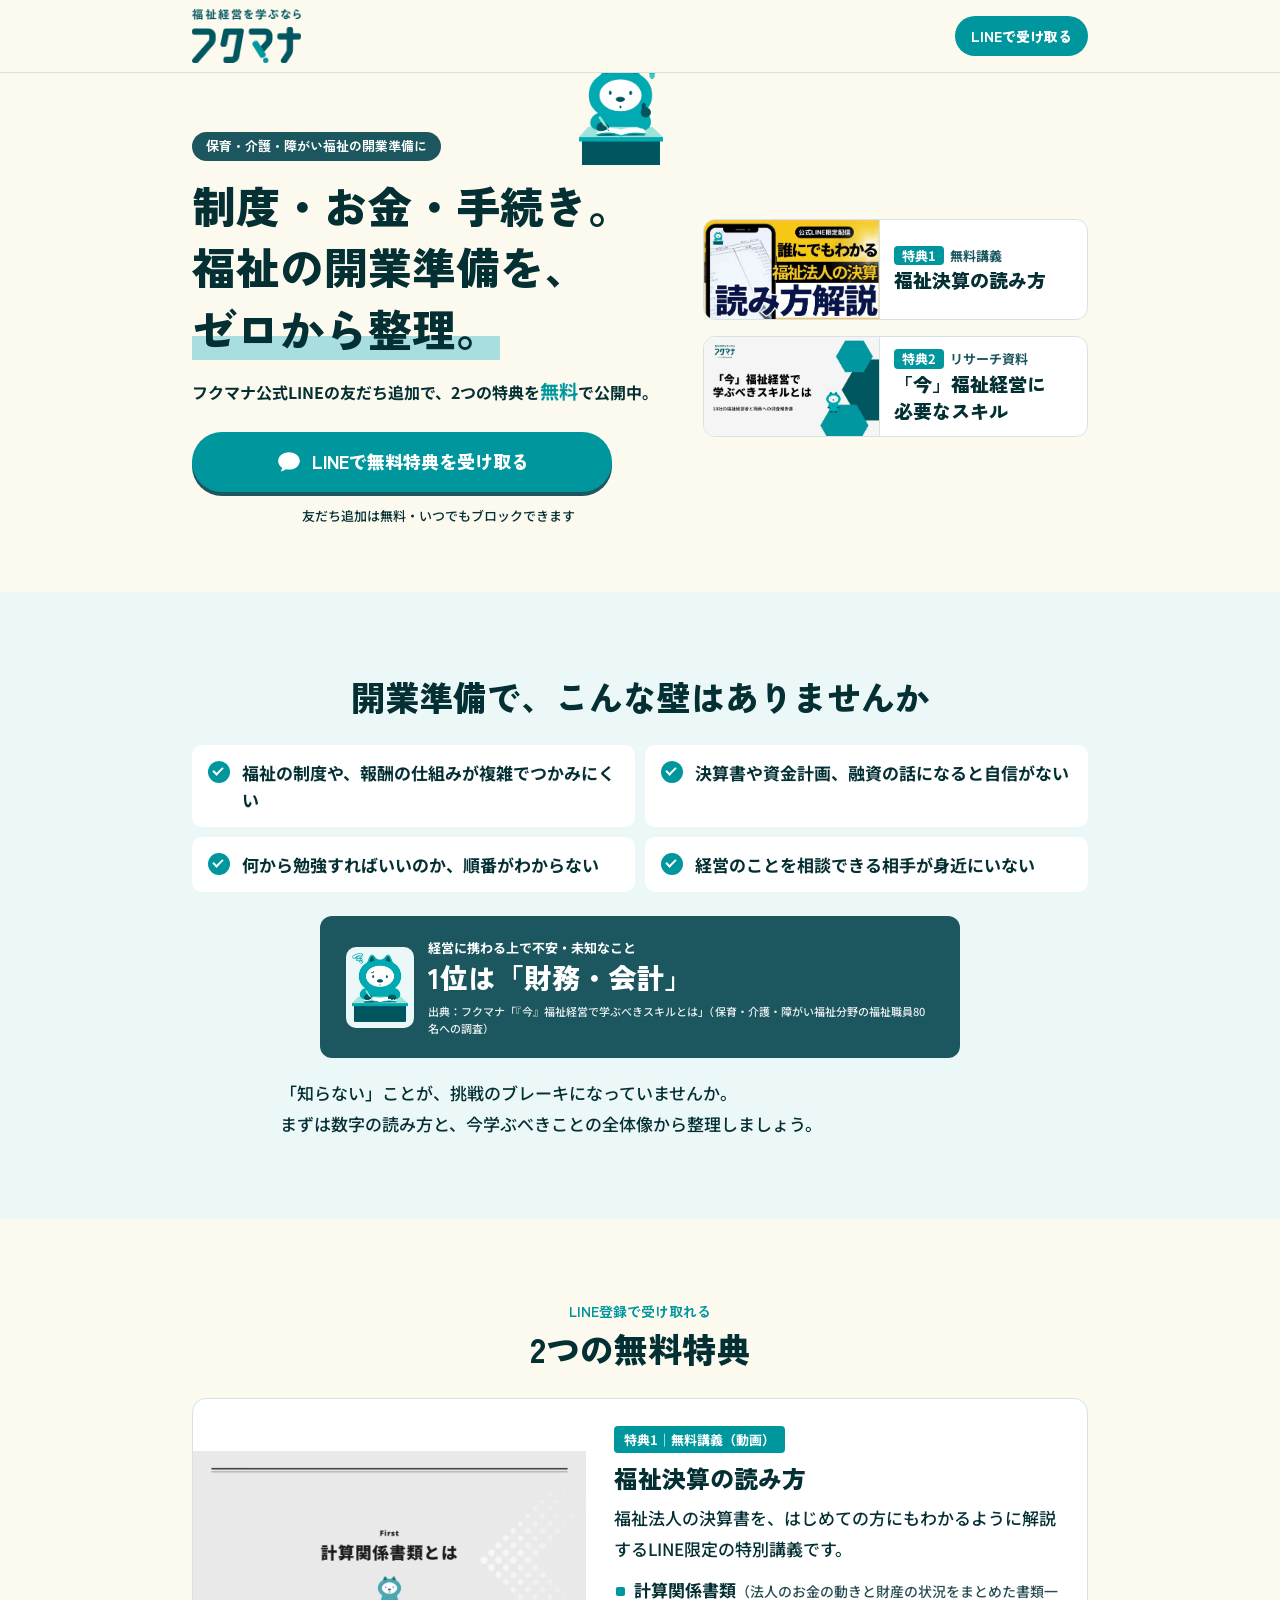
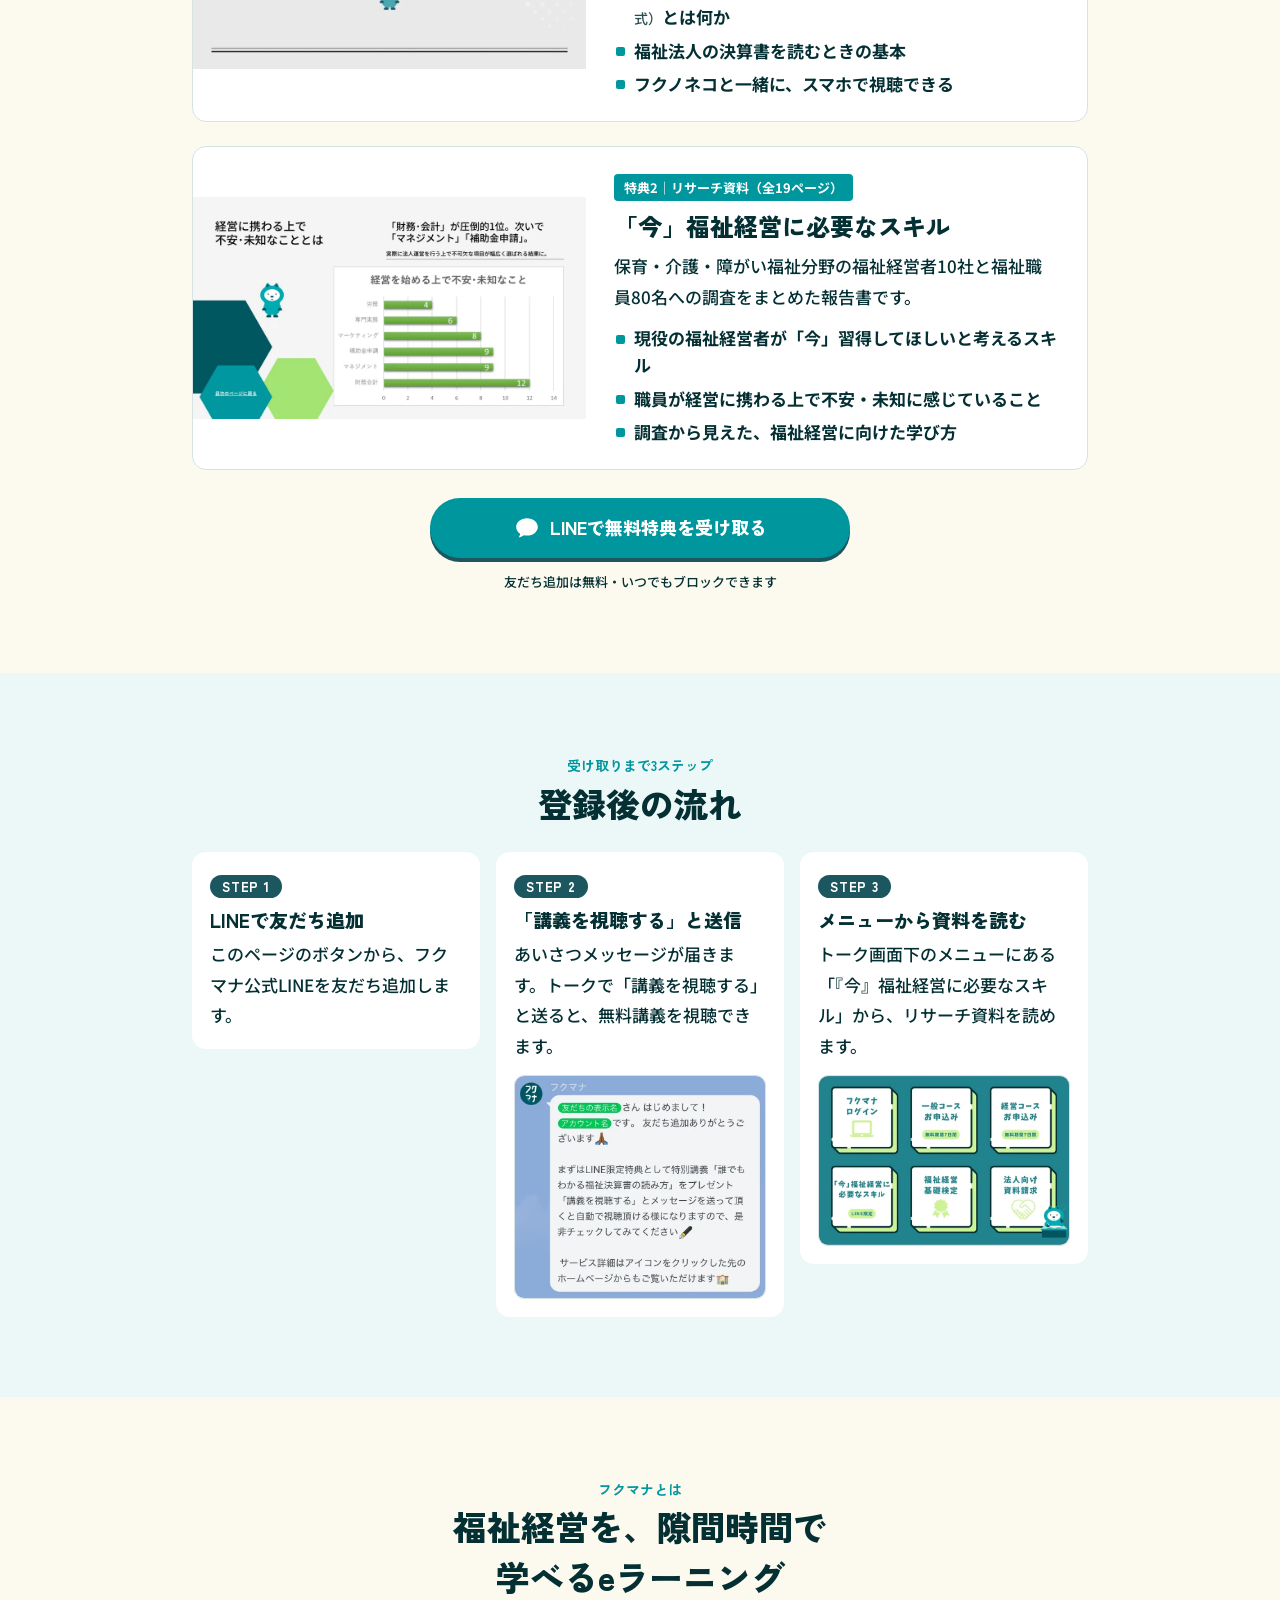
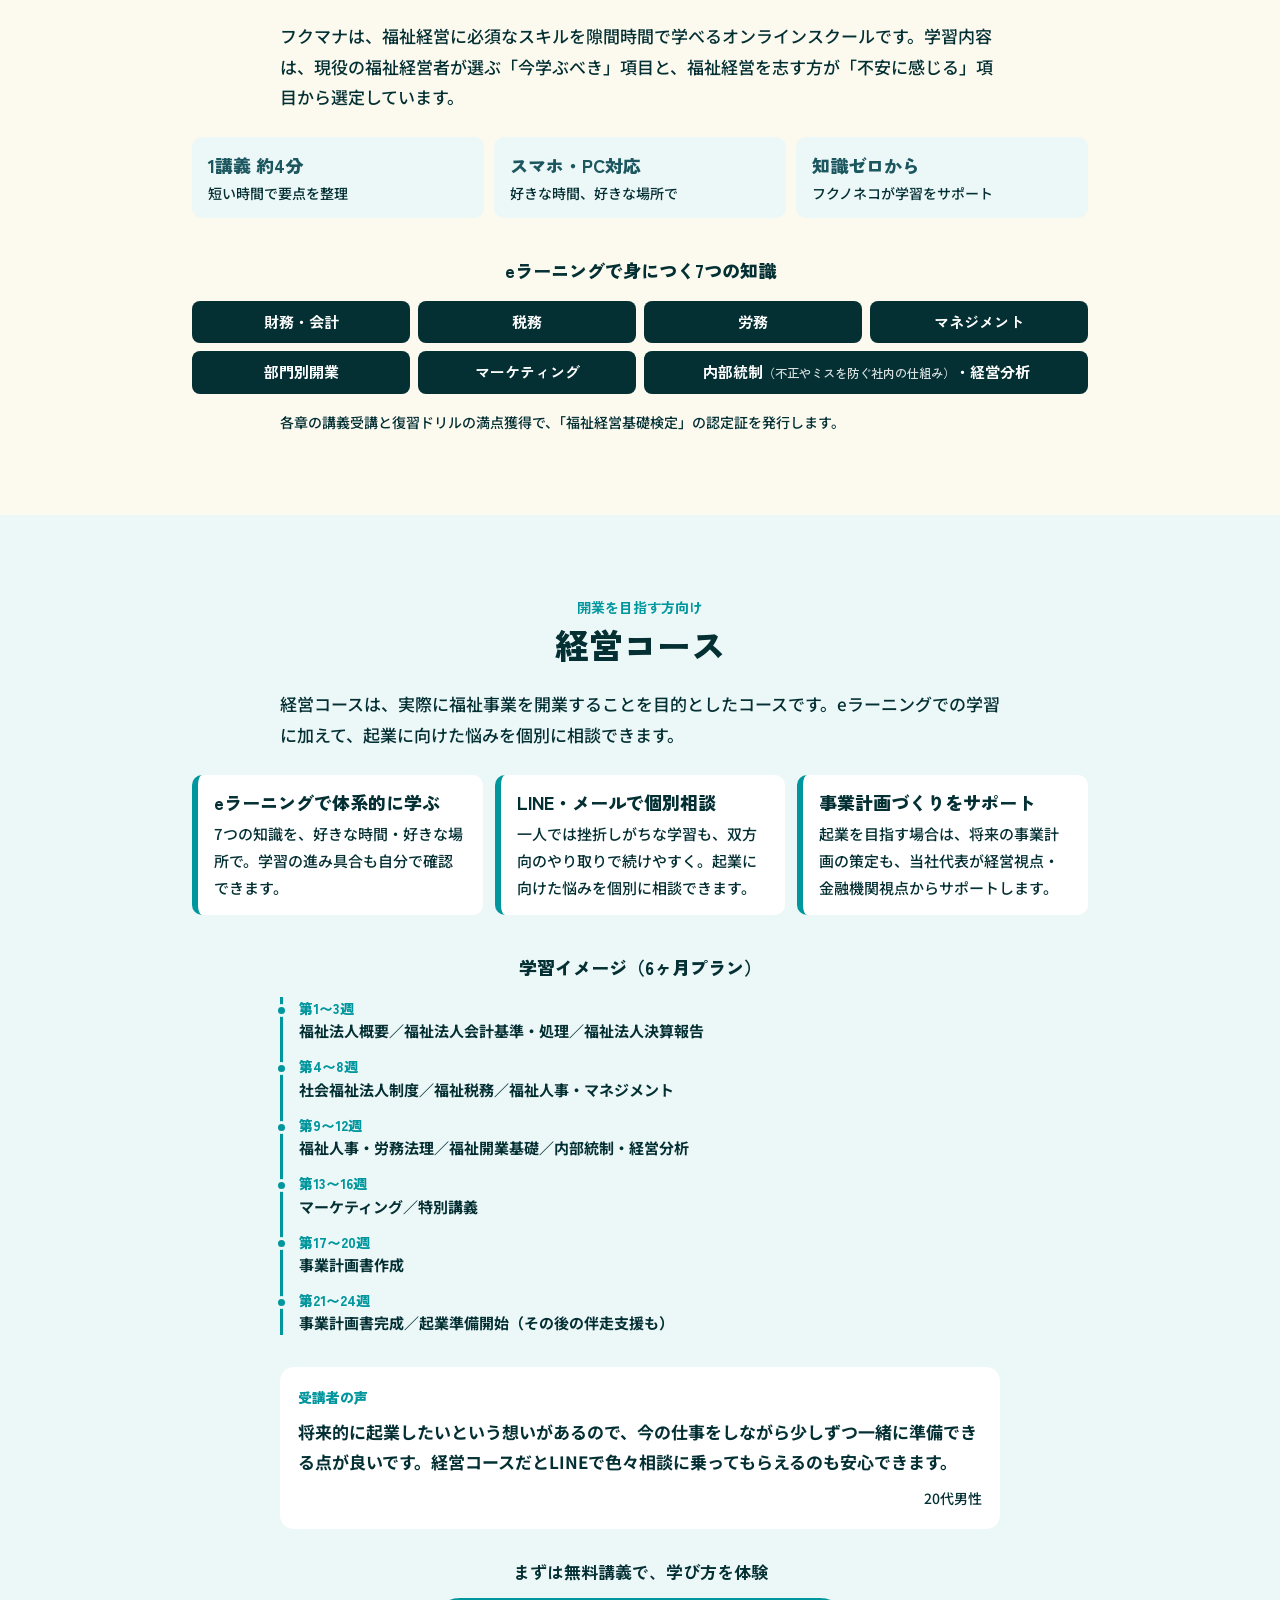
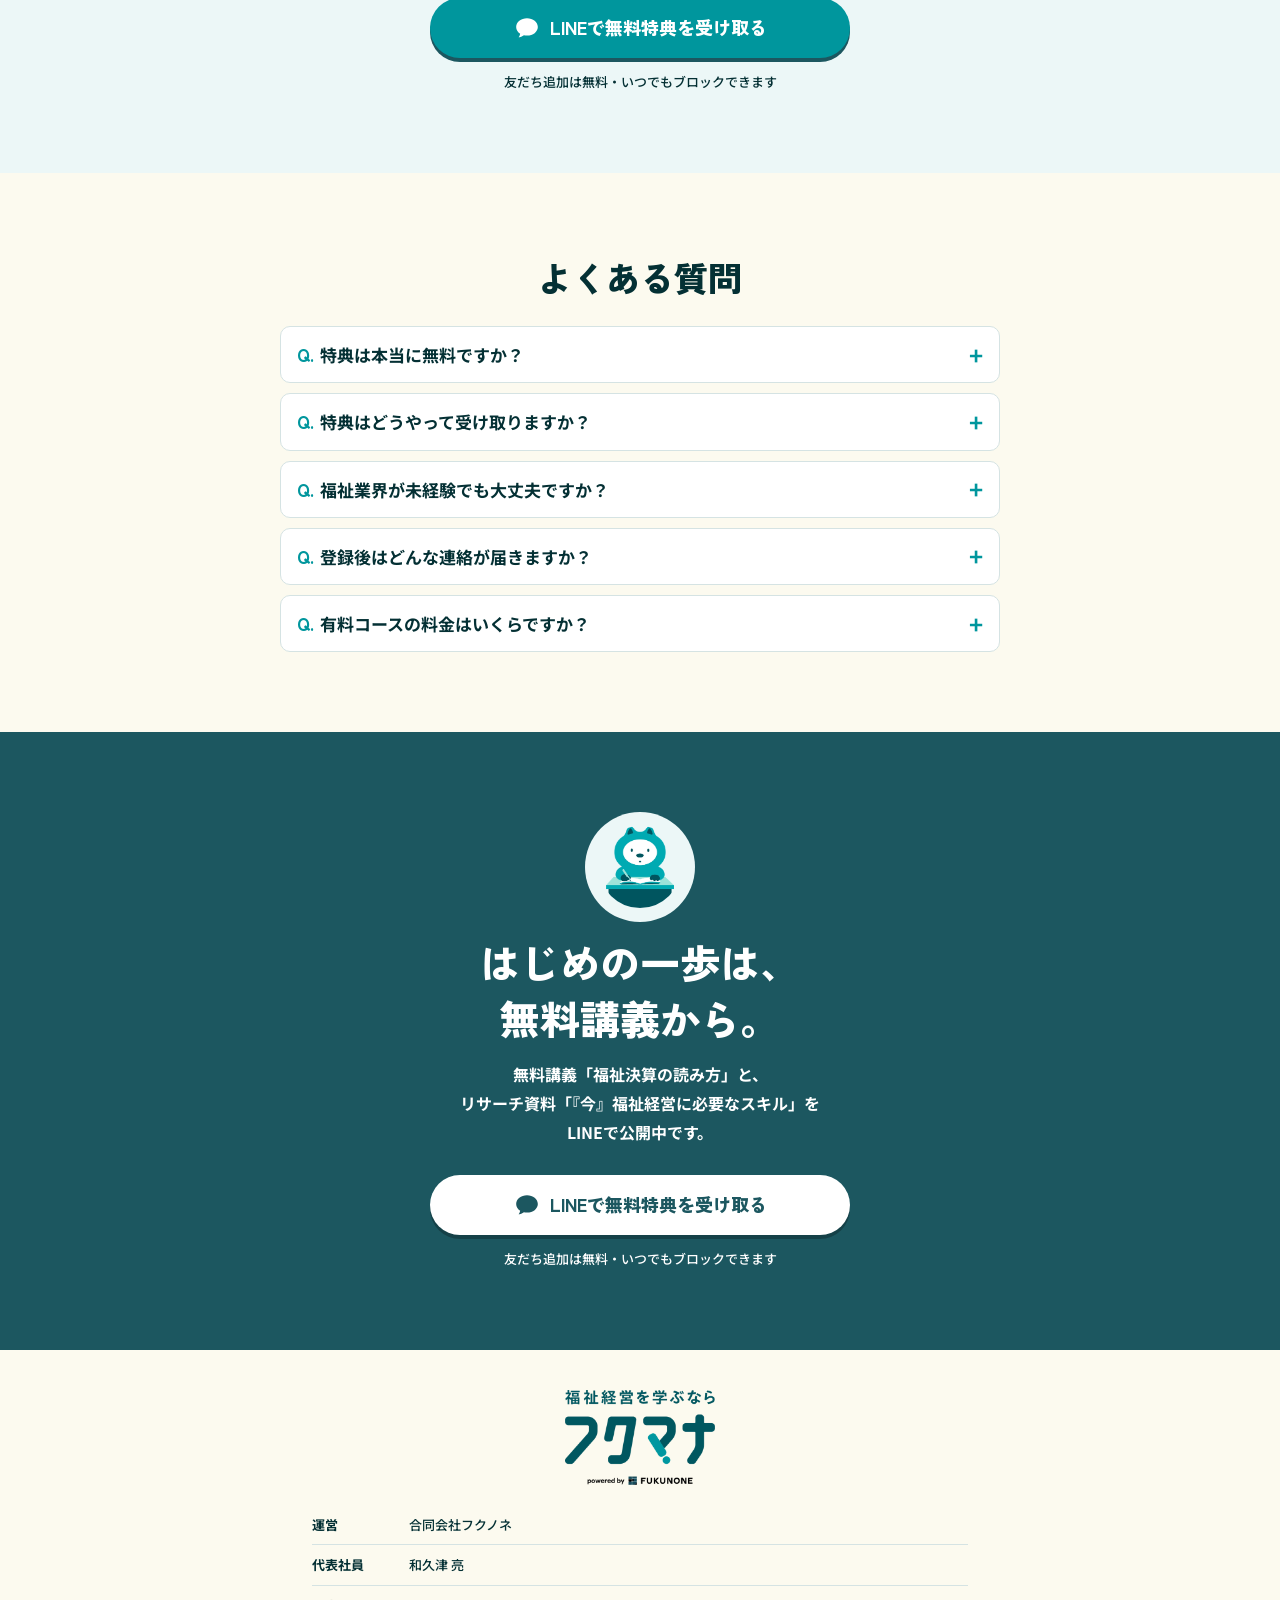
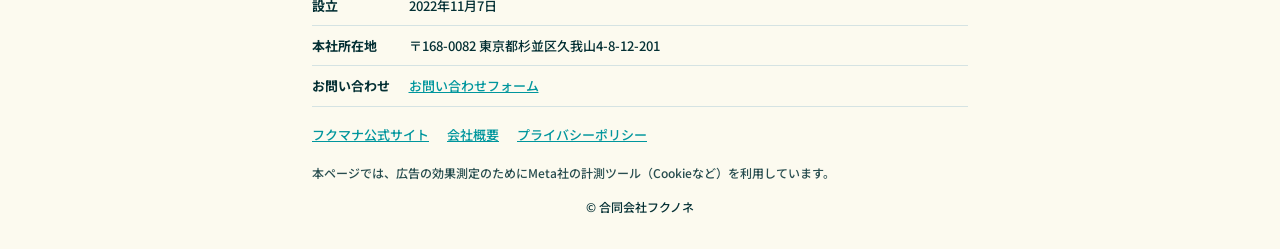
==== lp/index.html @ 4d3cc374 "フクマナLP・Meta広告画像・公開設定を追加 - lp/: スマホ最優先の1ページLP（Metaピクセル・Leadイベント・LINE URL切り替え・OGP） - ads/: 広告画像3案×3サイズ" ====
<!DOCTYPE html>
<html lang="ja">
<head>
<meta charset="utf-8">
<meta name="viewport" content="width=device-width, initial-scale=1">
<title>福祉の開業準備を、ゼロから整理。無料講義と調査資料をLINEで公開中｜フクマナ</title>
<meta name="description" content="保育・介護・障がい福祉の開業準備に。フクマナ公式LINEの友だち追加で、無料講義「福祉決算の読み方」とリサーチ資料「『今』福祉経営に必要なスキル」を受け取れます。">
<link rel="canonical" href="https://lp.fukunone.org/">

<!-- OGP（SNSでシェアされたときに出る画像と説明文） -->
<meta property="og:type" content="website">
<meta property="og:site_name" content="フクマナ">
<meta property="og:title" content="福祉の開業準備を、ゼロから整理。｜フクマナ">
<meta property="og:description" content="LINE登録で、無料講義「福祉決算の読み方」とリサーチ資料「『今』福祉経営に必要なスキル」を公開中。">
<meta property="og:url" content="https://lp.fukunone.org/">
<meta property="og:image" content="https://lp.fukunone.org/assets/img/ogp.png">
<meta property="og:image:width" content="1200">
<meta property="og:image:height" content="630">
<meta property="og:locale" content="ja_JP">
<meta name="twitter:card" content="summary_large_image">

<link rel="icon" href="assets/img/favicon.png">
<link rel="apple-touch-icon" href="assets/img/favicon.png">

<link rel="preconnect" href="https://fonts.googleapis.com">
<link rel="preconnect" href="https://fonts.gstatic.com" crossorigin>
<link href="https://fonts.googleapis.com/css2?family=Noto+Sans+JP:wght@400;700&family=Zen+Kaku+Gothic+New:wght@700;900&display=swap" rel="stylesheet">
<link rel="stylesheet" href="assets/css/style.css">

<!-- ▼▼▼ 差し替え箇所①：計測と LINE の設定（README の「差し替え箇所」を参照） ▼▼▼ -->
<script>
  window.FUKUMANA_LP = {
    // Metaピクセル ID（数字のみ）。仮置きのままだとピクセルは読み込まれません。
    META_PIXEL_ID: "000000000000000",

    // LINE友だち追加の URL。default は必須。
    // 広告ごとに流入経路を分けたい場合は、LINE公式アカウントの「流入経路分析」で
    // 作った URL を a / b / c に入れます（広告のリンク先 URL の末尾に ?utm_content=a などを付ける）。
    LINE_URLS: {
      "default": "https://lin.ee/SRA6yFh",
      "a": "",
      "b": "",
      "c": ""
    }
  };
</script>
<!-- ▲▲▲ 差し替え箇所① ここまで ▲▲▲ -->

<!-- ▼▼▼ Metaピクセル（ベースコード）。ID は上の META_PIXEL_ID から読み込みます ▼▼▼ -->
<script>
  (function (cfg) {
    var id = cfg.META_PIXEL_ID;
    if (!/^\d{10,20}$/.test(id) || /^0+$/.test(id)) { return; } // 仮置きの間は何もしない
    !function(f,b,e,v,n,t,s){if(f.fbq)return;n=f.fbq=function(){n.callMethod?
    n.callMethod.apply(n,arguments):n.queue.push(arguments)};if(!f._fbq)f._fbq=n;
    n.push=n;n.loaded=!0;n.version='2.0';n.queue=[];t=b.createElement(e);t.async=!0;
    t.src=v;s=b.getElementsByTagName(e)[0];s.parentNode.insertBefore(t,s)}(window,
    document,'script','https://connect.facebook.net/en_US/fbevents.js');
    fbq('init', id);
    fbq('track', 'PageView');
  })(window.FUKUMANA_LP);
</script>
<!-- ▲▲▲ Metaピクセル ここまで ▲▲▲ -->
</head>

<body>
<header class="header">
  <div class="inner header__inner">
    <img class="header__logo" src="assets/img/logo.webp" width="480" height="237" alt="福祉経営を学ぶなら フクマナ">
    <a class="btn btn--small js-line" href="https://lin.ee/SRA6yFh" data-pos="header" rel="noopener">LINEで受け取る</a>
  </div>
</header>

<main>

<!-- 1. FV（ファーストビュー） -->
<section class="fv">
  <div class="inner fv__inner">
    <div class="fv__text">
      <p class="pill">保育・介護・障がい福祉の開業準備に</p>
      <h1 class="fv__title">制度・お金・手続き。<br>福祉の開業準備を、<br><span class="marker">ゼロから整理。</span></h1>
      <p class="fv__lead">フクマナ公式LINEの友だち追加で、<br class="sp">2つの特典を<strong>無料</strong>で公開中。</p>
      <img class="fv__neko" src="assets/img/neko-desk-idea.webp" width="440" height="567" alt="">
    </div>

    <ul class="fv__gifts">
      <li class="gift">
        <img src="assets/img/lecture-thumb.webp" width="960" height="540" alt="特別講義のサムネイル：誰にでもわかる 福祉法人の決算 読み方解説" fetchpriority="high">
        <p class="gift__label"><span class="gift__num">特典1</span>無料講義</p>
        <p class="gift__name">福祉決算の読み方</p>
      </li>
      <li class="gift">
        <img src="assets/img/report-cover.webp" width="960" height="540" alt="リサーチ資料の表紙：「今」福祉経営で学ぶべきスキルとは">
        <p class="gift__label"><span class="gift__num">特典2</span>リサーチ資料</p>
        <p class="gift__name">「今」福祉経営に<br>必要なスキル</p>
      </li>
    </ul>

    <div class="cta">
      <a class="btn btn--line js-line" href="https://lin.ee/SRA6yFh" data-pos="fv" rel="noopener">
        <svg class="btn__icon" viewBox="0 0 24 24" aria-hidden="true"><path fill="currentColor" d="M12 3C6.48 3 2 6.58 2 11c0 2.5 1.43 4.73 3.67 6.2-.13.9-.55 2.3-1.42 3.3 0 0 2.9-.2 4.9-1.9.9.25 1.86.4 2.85.4 5.52 0 10-3.58 10-8s-4.48-8-10-8z"/></svg>
        LINEで無料特典を受け取る
      </a>
      <p class="cta__note">友だち追加は無料・いつでもブロックできます</p>
    </div>
  </div>
</section>

<!-- 2. 悩みの共感 -->
<section class="sec sec--band">
  <div class="inner">
    <h2 class="sec__title">開業準備で、<br class="sp">こんな壁はありませんか</h2>
    <ul class="worries">
      <li><span class="check" aria-hidden="true"></span>福祉の制度や、報酬の仕組みが複雑でつかみにくい</li>
      <li><span class="check" aria-hidden="true"></span>決算書や資金計画、融資の話になると自信がない</li>
      <li><span class="check" aria-hidden="true"></span>何から勉強すればいいのか、順番がわからない</li>
      <li><span class="check" aria-hidden="true"></span>経営のことを相談できる相手が身近にいない</li>
    </ul>
    <div class="fact">
      <img class="fact__neko" src="assets/img/neko-desk-thinking.webp" width="440" height="544" alt="" loading="lazy">
      <div class="fact__body">
        <p class="fact__lead">経営に携わる上で<br class="sp">不安・未知なこと</p>
        <p class="fact__main">1位は「財務・会計」</p>
        <p class="fact__src">出典：フクマナ「『今』福祉経営で学ぶべきスキルとは」（保育・介護・障がい福祉分野の福祉職員80名への調査）</p>
      </div>
    </div>
    <p class="sec__text">「知らない」ことが、挑戦のブレーキになっていませんか。<br>まずは数字の読み方と、今学ぶべきことの全体像から整理しましょう。</p>
  </div>
</section>

<!-- 3. 特典の詳細 -->
<section class="sec" id="gifts">
  <div class="inner">
    <p class="sec__eyebrow">LINE登録で受け取れる</p>
    <h2 class="sec__title">2つの無料特典</h2>

    <article class="card">
      <img class="card__img" src="assets/img/lecture-slide.webp" width="960" height="531" alt="講義画面：計算関係書類とは" loading="lazy">
      <div class="card__body">
        <p class="card__tag">特典1｜無料講義（動画）</p>
        <h3 class="card__title">福祉決算の読み方</h3>
        <p>福祉法人の決算書を、はじめての方にもわかるように解説するLINE限定の特別講義です。</p>
        <ul class="list">
          <li>計算関係書類<small>（法人のお金の動きと財産の状況をまとめた書類一式）</small>とは何か</li>
          <li>福祉法人の決算書を読むときの基本</li>
          <li>フクノネコと一緒に、スマホで視聴できる</li>
        </ul>
      </div>
    </article>

    <article class="card">
      <img class="card__img" src="assets/img/report-chart.webp" width="960" height="540" alt="資料の一部：経営を始める上で不安・未知なこと" loading="lazy">
      <div class="card__body">
        <p class="card__tag">特典2｜リサーチ資料（全19ページ）</p>
        <h3 class="card__title">「今」福祉経営に必要なスキル</h3>
        <p>保育・介護・障がい福祉分野の福祉経営者10社と福祉職員80名への調査をまとめた報告書です。</p>
        <ul class="list">
          <li>現役の福祉経営者が「今」習得してほしいと考えるスキル</li>
          <li>職員が経営に携わる上で不安・未知に感じていること</li>
          <li>調査から見えた、福祉経営に向けた学び方</li>
        </ul>
      </div>
    </article>

    <div class="cta">
      <a class="btn btn--line js-line" href="https://lin.ee/SRA6yFh" data-pos="gifts" rel="noopener">
        <svg class="btn__icon" viewBox="0 0 24 24" aria-hidden="true"><path fill="currentColor" d="M12 3C6.48 3 2 6.58 2 11c0 2.5 1.43 4.73 3.67 6.2-.13.9-.55 2.3-1.42 3.3 0 0 2.9-.2 4.9-1.9.9.25 1.86.4 2.85.4 5.52 0 10-3.58 10-8s-4.48-8-10-8z"/></svg>
        LINEで無料特典を受け取る
      </a>
      <p class="cta__note">友だち追加は無料・いつでもブロックできます</p>
    </div>
  </div>
</section>

<!-- 4. 登録後の流れ -->
<section class="sec sec--band">
  <div class="inner">
    <p class="sec__eyebrow">受け取りまで3ステップ</p>
    <h2 class="sec__title">登録後の流れ</h2>
    <ol class="steps">
      <li class="step">
        <p class="step__num">STEP 1</p>
        <h3 class="step__title">LINEで友だち追加</h3>
        <p>このページのボタンから、フクマナ公式LINEを友だち追加します。</p>
      </li>
      <li class="step">
        <p class="step__num">STEP 2</p>
        <h3 class="step__title">「講義を視聴する」と送信</h3>
        <p>あいさつメッセージが届きます。トークで「講義を視聴する」と送ると、無料講義を視聴できます。</p>
        <img class="step__img" src="assets/img/line-greeting.webp" width="720" height="639" alt="LINEのあいさつメッセージの画面" loading="lazy">
      </li>
      <li class="step">
        <p class="step__num">STEP 3</p>
        <h3 class="step__title">メニューから資料を読む</h3>
        <p>トーク画面下のメニューにある「『今』福祉経営に必要なスキル」から、リサーチ資料を読めます。</p>
        <img class="step__img" src="assets/img/line-menu.webp" width="720" height="486" alt="LINEのメニュー画面" loading="lazy">
      </li>
    </ol>
  </div>
</section>

<!-- 5. フクマナとは -->
<section class="sec">
  <div class="inner">
    <p class="sec__eyebrow">フクマナとは</p>
    <h2 class="sec__title">福祉経営を、隙間時間で<br>学べるeラーニング</h2>
    <p class="sec__text">フクマナは、福祉経営に必須なスキルを隙間時間で学べるオンラインスクールです。学習内容は、現役の福祉経営者が選ぶ「今学ぶべき」項目と、福祉経営を志す方が「不安に感じる」項目から選定しています。</p>

    <ul class="points">
      <li><strong>1講義 約4分</strong><span>短い時間で要点を整理</span></li>
      <li><strong>スマホ・PC対応</strong><span>好きな時間、好きな場所で</span></li>
      <li><strong>知識ゼロから</strong><span>フクノネコが学習をサポート</span></li>
    </ul>

    <h3 class="sub">eラーニングで身につく7つの知識</h3>
    <ul class="seven">
      <li>財務・会計</li>
      <li>税務</li>
      <li>労務</li>
      <li>マネジメント</li>
      <li>部門別開業</li>
      <li>マーケティング</li>
      <li>内部統制<small>（不正やミスを防ぐ社内の仕組み）</small>・経営分析</li>
    </ul>
    <p class="note">各章の講義受講と復習ドリルの満点獲得で、「福祉経営基礎検定」の認定証を発行します。</p>
  </div>
</section>

<!-- 6. 経営コース -->
<section class="sec sec--band">
  <div class="inner">
    <p class="sec__eyebrow">開業を目指す方向け</p>
    <h2 class="sec__title">経営コース</h2>
    <p class="sec__text">経営コースは、実際に福祉事業を開業することを目的としたコースです。eラーニングでの学習に加えて、起業に向けた悩みを個別に相談できます。</p>

    <ul class="features">
      <li>
        <h3>eラーニングで体系的に学ぶ</h3>
        <p>7つの知識を、好きな時間・好きな場所で。学習の進み具合も自分で確認できます。</p>
      </li>
      <li>
        <h3>LINE・メールで個別相談</h3>
        <p>一人では挫折しがちな学習も、双方向のやり取りで続けやすく。起業に向けた悩みを個別に相談できます。</p>
      </li>
      <li>
        <h3>事業計画づくりをサポート</h3>
        <p>起業を目指す場合は、将来の事業計画の策定も、当社代表が経営視点・金融機関視点からサポートします。</p>
      </li>
    </ul>

    <h3 class="sub">学習イメージ（6ヶ月プラン）</h3>
    <ol class="timeline">
      <li><span>第1〜3週</span>福祉法人概要／福祉法人会計基準・処理／福祉法人決算報告</li>
      <li><span>第4〜8週</span>社会福祉法人制度／福祉税務／福祉人事・マネジメント</li>
      <li><span>第9〜12週</span>福祉人事・労務法理／福祉開業基礎／内部統制・経営分析</li>
      <li><span>第13〜16週</span>マーケティング／特別講義</li>
      <li><span>第17〜20週</span>事業計画書作成</li>
      <li><span>第21〜24週</span>事業計画書完成／起業準備開始（その後の伴走支援も）</li>
    </ol>

    <figure class="voice">
      <figcaption>受講者の声</figcaption>
      <blockquote>将来的に起業したいという想いがあるので、今の仕事をしながら少しずつ一緒に準備できる点が良いです。経営コースだとLINEで色々相談に乗ってもらえるのも安心できます。</blockquote>
      <p class="voice__who">20代男性</p>
    </figure>

    <div class="cta">
      <p class="cta__lead">まずは無料講義で、学び方を体験</p>
      <a class="btn btn--line js-line" href="https://lin.ee/SRA6yFh" data-pos="course" rel="noopener">
        <svg class="btn__icon" viewBox="0 0 24 24" aria-hidden="true"><path fill="currentColor" d="M12 3C6.48 3 2 6.58 2 11c0 2.5 1.43 4.73 3.67 6.2-.13.9-.55 2.3-1.42 3.3 0 0 2.9-.2 4.9-1.9.9.25 1.86.4 2.85.4 5.52 0 10-3.58 10-8s-4.48-8-10-8z"/></svg>
        LINEで無料特典を受け取る
      </a>
      <p class="cta__note">友だち追加は無料・いつでもブロックできます</p>
    </div>
  </div>
</section>

<!-- 7. よくある質問 -->
<section class="sec">
  <div class="inner">
    <h2 class="sec__title">よくある質問</h2>
    <div class="faq">
      <details>
        <summary>特典は本当に無料ですか？</summary>
        <p>はい。LINEの友だち追加と、2つの特典（無料講義・リサーチ資料）の受け取りに料金はかかりません。</p>
      </details>
      <details>
        <summary>特典はどうやって受け取りますか？</summary>
        <p>友だち追加後、トークで「講義を視聴する」と送ると無料講義を視聴できます。リサーチ資料は、トーク画面下のメニュー「『今』福祉経営に必要なスキル」から読めます。</p>
      </details>
      <details>
        <summary>福祉業界が未経験でも大丈夫ですか？</summary>
        <p>フクマナは、業界未経験の方も理解できるように、各事業の内容から学習できる構成です。事前の知識がなくても学べます。</p>
      </details>
      <details>
        <summary>登録後はどんな連絡が届きますか？</summary>
        <p>特典のご案内のほか、福祉経営に役立つ情報やフクマナからのお知らせをお届けします。不要になった場合は、LINEのブロック機能でいつでも受信を止められます。</p>
      </details>
      <details>
        <summary>有料コースの料金はいくらですか？</summary>
        <p>一般コース・経営コースの料金は、フクマナ公式サイトの<a href="https://wwmc.fukunone.org/price/index.html" target="_blank" rel="noopener">料金ページ</a>でご確認いただけます。どちらのコースにも7日間の無料体験があります。特典を受け取っただけで料金が発生することはありません。</p>
      </details>
    </div>
  </div>
</section>

<!-- 8. 最終CTA -->
<section class="sec final">
  <div class="inner">
    <img class="final__neko" src="assets/img/neko-desk-writing.webp" width="440" height="530" alt="" loading="lazy">
    <h2 class="final__title">はじめの一歩は、<br>無料講義から。</h2>
    <p class="final__text">無料講義「福祉決算の読み方」と、<br>リサーチ資料「『今』福祉経営に必要なスキル」を<br>LINEで公開中です。</p>
    <div class="cta">
      <a class="btn btn--white js-line" href="https://lin.ee/SRA6yFh" data-pos="final" rel="noopener">
        <svg class="btn__icon" viewBox="0 0 24 24" aria-hidden="true"><path fill="currentColor" d="M12 3C6.48 3 2 6.58 2 11c0 2.5 1.43 4.73 3.67 6.2-.13.9-.55 2.3-1.42 3.3 0 0 2.9-.2 4.9-1.9.9.25 1.86.4 2.85.4 5.52 0 10-3.58 10-8s-4.48-8-10-8z"/></svg>
        LINEで無料特典を受け取る
      </a>
      <p class="cta__note">友だち追加は無料・いつでもブロックできます</p>
    </div>
  </div>
</section>

</main>

<!-- 9. フッター（運営者情報） -->
<footer class="footer">
  <div class="inner">
    <img class="footer__logo" src="assets/img/logo-poweredby.webp" width="480" height="304" alt="フクマナ powered by FUKUNONE" loading="lazy">
    <dl class="company">
      <div><dt>運営</dt><dd>合同会社フクノネ</dd></div>
      <div><dt>代表社員</dt><dd>和久津 亮</dd></div>
      <div><dt>設立</dt><dd>2022年11月7日</dd></div>
      <div><dt>本社所在地</dt><dd>〒168-0082 東京都杉並区久我山4-8-12-201</dd></div>
      <div><dt>お問い合わせ</dt><dd><a href="https://fukunone.org/contact/" target="_blank" rel="noopener">お問い合わせフォーム</a></dd></div>
    </dl>
    <ul class="footer__links">
      <li><a href="https://wwmc.fukunone.org/" target="_blank" rel="noopener">フクマナ公式サイト</a></li>
      <li><a href="https://fukunone.org/company/" target="_blank" rel="noopener">会社概要</a></li>
      <li><a href="https://fukunone.org/policy/" target="_blank" rel="noopener">プライバシーポリシー</a></li>
    </ul>
    <p class="footer__note">本ページでは、広告の効果測定のためにMeta社の計測ツール（Cookieなど）を利用しています。</p>
    <p class="footer__copy">© 合同会社フクノネ</p>
  </div>
</footer>

<!-- スマホ用：画面下に固定するボタン -->
<div class="sticky" id="sticky">
  <a class="btn btn--line js-line" href="https://lin.ee/SRA6yFh" data-pos="sticky" rel="noopener">
    <svg class="btn__icon" viewBox="0 0 24 24" aria-hidden="true"><path fill="currentColor" d="M12 3C6.48 3 2 6.58 2 11c0 2.5 1.43 4.73 3.67 6.2-.13.9-.55 2.3-1.42 3.3 0 0 2.9-.2 4.9-1.9.9.25 1.86.4 2.85.4 5.52 0 10-3.58 10-8s-4.48-8-10-8z"/></svg>
    LINEで無料特典を受け取る
  </a>
</div>

<script src="assets/js/main.js" defer></script>
</body>
</html>
---- lp/assets/css/style.css ----
/* フクマナ LP（スマホ最優先） */
:root {
  --bg: #FCFAEF;        /* HP：ベージュの背景 */
  --band: #ECF7F7;      /* HP：水色の帯 */
  --ink: #043034;       /* HP：濃い緑（見出し・文字） */
  --green: #00969D;     /* ロゴ：明るい緑（ボタン・強調） */
  --deep: #1C5760;      /* ロゴ：濃い緑 */
  --line: #D5E3E3;
  --white: #fff;
  --font-body: "Yu Gothic", "游ゴシック", YuGothic, "Noto Sans JP", sans-serif;
  --font-head: "Zen Kaku Gothic New", "Noto Sans JP", "Yu Gothic", "游ゴシック", sans-serif;
}

*, *::before, *::after { box-sizing: border-box; }
html { -webkit-text-size-adjust: 100%; scroll-behavior: smooth; }
body {
  margin: 0;
  background: var(--bg);
  color: var(--ink);
  font-family: var(--font-body);
  font-size: 16px;
  font-weight: 500;
  line-height: 1.8;
  padding-bottom: 84px; /* 固定ボタンの分 */
}
img { max-width: 100%; height: auto; display: block; }
h1, h2, h3, p, ul, ol, dl, dd, figure, blockquote { margin: 0; padding: 0; }
ul, ol { list-style: none; }
a { color: var(--green); }
small { font-size: .82em; font-weight: 500; opacity: .85; }
.inner { width: 100%; max-width: 720px; margin: 0 auto; padding: 0 20px; }
.sp { display: inline; }

/* ボタン */
.btn {
  display: flex; align-items: center; justify-content: center; gap: 10px;
  width: 100%; max-width: 420px; margin: 0 auto;
  min-height: 60px; padding: 12px 20px;
  border-radius: 999px;
  background: var(--green); color: var(--white);
  font-family: var(--font-head); font-weight: 900; font-size: 18px; line-height: 1.3;
  text-decoration: none; text-align: center;
  box-shadow: 0 4px 0 var(--deep);
  transition: transform .1s, box-shadow .1s;
}
.btn:active { transform: translateY(3px); box-shadow: 0 1px 0 var(--deep); }
.btn:focus-visible { outline: 3px solid var(--ink); outline-offset: 3px; }
.btn__icon { width: 26px; height: 26px; flex: none; }
.btn--small { width: auto; min-height: 40px; padding: 6px 16px; font-size: 14px; box-shadow: none; margin: 0; }
.btn--white { background: var(--white); color: var(--deep); box-shadow: 0 4px 0 rgba(0,0,0,.25); }
.cta { margin-top: 28px; text-align: center; }
.cta__lead { font-family: var(--font-head); font-weight: 700; margin-bottom: 10px; }
.cta__note { margin-top: 12px; font-size: 13px; }

/* ヘッダー */
.header { background: var(--bg); border-bottom: 1px solid var(--line); }
.header__inner { display: flex; align-items: center; justify-content: space-between; height: 60px; }
.header__logo { width: 89px; height: 44px; }

/* FV */
.fv { padding: 28px 0 40px; overflow: hidden; }
.fv__text { position: relative; }
.pill {
  display: inline-block; padding: 4px 14px; border-radius: 999px;
  background: var(--deep); color: var(--white);
  font-family: var(--font-head); font-weight: 700; font-size: 13px; line-height: 1.6;
}
.fv__title {
  margin-top: 14px;
  font-family: var(--font-head); font-weight: 900;
  font-size: clamp(25px, 8vw, 44px); line-height: 1.4;
}
.marker { background: linear-gradient(transparent 62%, #A9DEDF 62%); }
.fv__lead { margin-top: 14px; font-weight: 700; font-size: 16px; }
.fv__lead strong { color: var(--green); font-size: 1.2em; }
.fv__gifts { display: grid; grid-template-columns: 1fr 1fr; gap: 12px; margin-top: 20px; }
.gift { background: var(--white); border: 1px solid var(--line); border-radius: 12px; overflow: hidden; padding-bottom: 10px; }
.gift img { width: 100%; aspect-ratio: 16 / 9; object-fit: cover; border-bottom: 1px solid var(--line); }
.gift__label { margin: 8px 10px 0; font-size: 12px; font-weight: 700; color: var(--deep); line-height: 1.5; }
.gift__num { display: inline-block; margin-right: 6px; padding: 0 8px; border-radius: 4px; background: var(--green); color: var(--white); }
.gift__name { margin: 2px 10px 0; font-family: var(--font-head); font-weight: 900; font-size: 15px; line-height: 1.4; }
.fv__neko { position: absolute; right: 0; bottom: -10px; width: 62px; }

/* セクション共通 */
.sec { padding: 56px 0; }
.sec--band { background: var(--band); }
.sec__eyebrow { text-align: center; color: var(--green); font-family: var(--font-head); font-weight: 700; font-size: 14px; }
.sec__title { text-align: center; font-family: var(--font-head); font-weight: 900; font-size: 26px; line-height: 1.45; }
.sec__text { margin-top: 20px; }
.sub { margin-top: 36px; font-family: var(--font-head); font-weight: 900; font-size: 18px; text-align: center; }
.note { margin-top: 16px; font-size: 14px; }

/* 悩み */
.worries { margin-top: 24px; display: grid; gap: 10px; }
.worries li { display: flex; gap: 12px; align-items: flex-start; background: var(--white); border-radius: 10px; padding: 14px 16px; font-weight: 700; line-height: 1.6; }
.check { flex: none; width: 22px; height: 22px; margin-top: 2px; border-radius: 50%; background: var(--green); position: relative; }
.check::after { content: ""; position: absolute; left: 7px; top: 4px; width: 6px; height: 10px; border: solid var(--white); border-width: 0 2.5px 2.5px 0; transform: rotate(45deg); }
.fact { margin-top: 24px; display: flex; gap: 14px; align-items: center; background: var(--deep); color: var(--white); border-radius: 12px; padding: 18px 16px; }
.fact__neko { width: 68px; flex: none; background: var(--band); border-radius: 10px; padding: 6px; }
.fact__lead { font-size: 13px; font-weight: 700; line-height: 1.5; }
.fact__main { font-family: var(--font-head); font-weight: 900; font-size: 21px; line-height: 1.4; }
.fact__src { margin-top: 6px; font-size: 11px; line-height: 1.5; opacity: .9; }

/* 特典カード */
.card { margin-top: 24px; background: var(--white); border: 1px solid var(--line); border-radius: 14px; overflow: hidden; }
.card__img { width: 100%; border-bottom: 1px solid var(--line); }
.card__body { padding: 18px 18px 22px; }
.card__tag { display: inline-block; padding: 2px 10px; border-radius: 4px; background: var(--green); color: var(--white); font-size: 13px; font-weight: 700; }
.card__title { margin: 8px 0; font-family: var(--font-head); font-weight: 900; font-size: 20px; line-height: 1.4; }
.list { margin-top: 12px; display: grid; gap: 6px; }
.list li { position: relative; padding-left: 20px; font-weight: 700; line-height: 1.6; }
.list li::before { content: ""; position: absolute; left: 2px; top: .62em; width: 9px; height: 9px; border-radius: 2px; background: var(--green); }

/* ステップ */
.steps { margin-top: 24px; display: grid; gap: 16px; }
.step { background: var(--white); border-radius: 14px; padding: 18px; }
.step__num { display: inline-block; padding: 0 12px; border-radius: 999px; background: var(--deep); color: var(--white); font-family: var(--font-head); font-weight: 900; font-size: 13px; letter-spacing: .06em; }
.step__title { margin: 6px 0 4px; font-family: var(--font-head); font-weight: 900; font-size: 19px; line-height: 1.5; }
.step__img { margin: 14px auto 0; width: 100%; max-width: 320px; border-radius: 10px; border: 1px solid var(--line); }

/* フクマナとは */
.points { margin-top: 24px; display: grid; gap: 10px; }
.points li { background: var(--band); border-radius: 10px; padding: 12px 16px; display: flex; flex-direction: column; }
.points strong { font-family: var(--font-head); font-weight: 900; font-size: 18px; color: var(--deep); }
.points span { font-size: 14px; }
.seven { margin-top: 14px; display: grid; grid-template-columns: 1fr 1fr; gap: 8px; }
.seven li { background: var(--ink); color: var(--white); border-radius: 8px; padding: 10px 8px; text-align: center; font-family: var(--font-head); font-weight: 700; font-size: 15px; line-height: 1.5; }
.seven li:last-child { grid-column: 1 / -1; }

/* 経営コース */
.features { margin-top: 24px; display: grid; gap: 12px; }
.features li { background: var(--white); border-left: 6px solid var(--green); border-radius: 10px; padding: 14px 16px; }
.features h3 { font-family: var(--font-head); font-weight: 900; font-size: 18px; line-height: 1.5; }
.features p { margin-top: 4px; font-size: 15px; }
.timeline { margin-top: 14px; border-left: 3px solid var(--green); padding-left: 16px; display: grid; gap: 12px; }
.timeline li { position: relative; font-size: 15px; font-weight: 700; line-height: 1.6; }
.timeline li::before { content: ""; position: absolute; left: -24px; top: .45em; width: 13px; height: 13px; border-radius: 50%; background: var(--green); border: 3px solid var(--band); }
.timeline span { display: block; color: var(--green); font-family: var(--font-head); font-weight: 900; font-size: 14px; }
.voice { margin-top: 32px; background: var(--white); border-radius: 14px; padding: 18px; }
.voice figcaption { font-family: var(--font-head); font-weight: 900; color: var(--green); font-size: 14px; }
.voice blockquote { margin-top: 6px; font-weight: 700; }
.voice__who { margin-top: 8px; text-align: right; font-size: 14px; }

/* FAQ */
.faq { margin-top: 24px; display: grid; gap: 10px; }
.faq details { background: var(--white); border: 1px solid var(--line); border-radius: 10px; }
.faq summary { cursor: pointer; list-style: none; padding: 14px 44px 14px 16px; font-weight: 700; position: relative; line-height: 1.6; }
.faq summary::-webkit-details-marker { display: none; }
.faq summary::before { content: "Q."; color: var(--green); font-family: var(--font-head); font-weight: 900; margin-right: 6px; }
.faq summary::after { content: "+"; position: absolute; right: 16px; top: 50%; transform: translateY(-50%); font-size: 24px; color: var(--green); font-weight: 700; }
.faq details[open] summary::after { content: "−"; }
.faq details p { padding: 0 16px 16px; font-size: 15px; }

/* 最終CTA */
.final { background: var(--deep); color: var(--white); text-align: center; }
.final__neko { width: 110px; margin: 0 auto 12px; background: var(--band); border-radius: 50%; padding: 14px; aspect-ratio: 1; object-fit: contain; }
.final__title { font-family: var(--font-head); font-weight: 900; font-size: 30px; line-height: 1.4; }
.final__text { margin-top: 14px; font-weight: 700; font-size: 14px; }

/* フッター */
.footer { padding: 40px 0 32px; font-size: 13px; }
.footer__logo { width: 150px; margin: 0 auto 20px; }
.company div { display: flex; gap: 12px; padding: 8px 0; border-bottom: 1px solid var(--line); }
.company dt { flex: none; width: 6.5em; font-weight: 700; }
.footer__links { margin-top: 16px; display: flex; flex-wrap: wrap; gap: 6px 18px; }
.footer__note { margin-top: 16px; font-size: 12px; opacity: .85; }
.footer__copy { margin-top: 12px; text-align: center; font-size: 12px; }

/* 画面下の固定ボタン */
.sticky {
  position: fixed; left: 0; right: 0; bottom: 0; z-index: 10;
  padding: 10px 16px calc(12px + env(safe-area-inset-bottom));
  background: rgba(252, 250, 239, .96); border-top: 1px solid var(--line);
  transform: translateY(110%); transition: transform .25s;
}
.sticky.is-show { transform: none; }
.sticky .btn { min-height: 54px; font-size: 17px; }

/* タブレット・PC */
@media (min-width: 768px) {
  body { font-size: 17px; padding-bottom: 0; }
  .sp { display: none; }
  .inner { max-width: 960px; padding: 0 32px; }
  .header__inner { height: 72px; }
  .header__logo { width: 109px; height: 54px; }
  .fv { padding: 56px 0 64px; }
  .fv__inner { display: grid; grid-template-columns: 1.1fr .9fr; column-gap: 40px; align-items: center; }
  .fv__text { grid-column: 1; grid-row: 1; }
  .fv__title { font-size: 44px; }
  .fv__gifts { grid-column: 2; grid-row: 1 / span 2; grid-template-columns: 1fr; margin-top: 0; gap: 16px; }
  .gift { display: grid; grid-template-columns: 46% 1fr; align-items: center; padding-bottom: 0; }
  .gift img { grid-row: 1 / span 2; border-bottom: 0; border-right: 1px solid var(--line); height: 100%; }
  .gift__label { align-self: end; margin: 0 14px; font-size: 13px; }
  .gift__name { align-self: start; margin: 2px 14px 0; font-size: 19px; }
  .fv .cta { grid-column: 1; grid-row: 2; text-align: left; margin-top: 24px; }
  .fv .btn { margin: 0; }
  .fv .cta__note { padding-left: 110px; }
  .fv__neko { top: -72px; bottom: auto; right: 0; width: 84px; }
  .sec { padding: 80px 0; }
  .sec__title { font-size: 34px; }
  .sec__text { max-width: 720px; margin-left: auto; margin-right: auto; }
  .worries { grid-template-columns: 1fr 1fr; }
  .fact { max-width: 640px; margin-left: auto; margin-right: auto; padding: 22px 26px; }
  .fact__main { font-size: 28px; }
  .card { display: grid; grid-template-columns: 44% 1fr; align-items: center; }
  .card__img { border-bottom: 0; }
  .card__body { padding: 24px 28px; }
  .card__title { font-size: 24px; }
  .final__text { font-size: 16px; }
  .steps { grid-template-columns: repeat(3, 1fr); align-items: start; }
  .points { grid-template-columns: repeat(3, 1fr); }
  .seven { grid-template-columns: repeat(4, 1fr); }
  .seven li:last-child { grid-column: span 2; }
  .features { grid-template-columns: repeat(3, 1fr); }
  .timeline, .voice, .faq, .note { max-width: 720px; margin-left: auto; margin-right: auto; }
  .final__title { font-size: 40px; }
  .footer .inner { max-width: 720px; }
  .sticky { display: none; }
}

@media (prefers-reduced-motion: reduce) {
  html { scroll-behavior: auto; }
  .btn, .sticky { transition: none; }
}
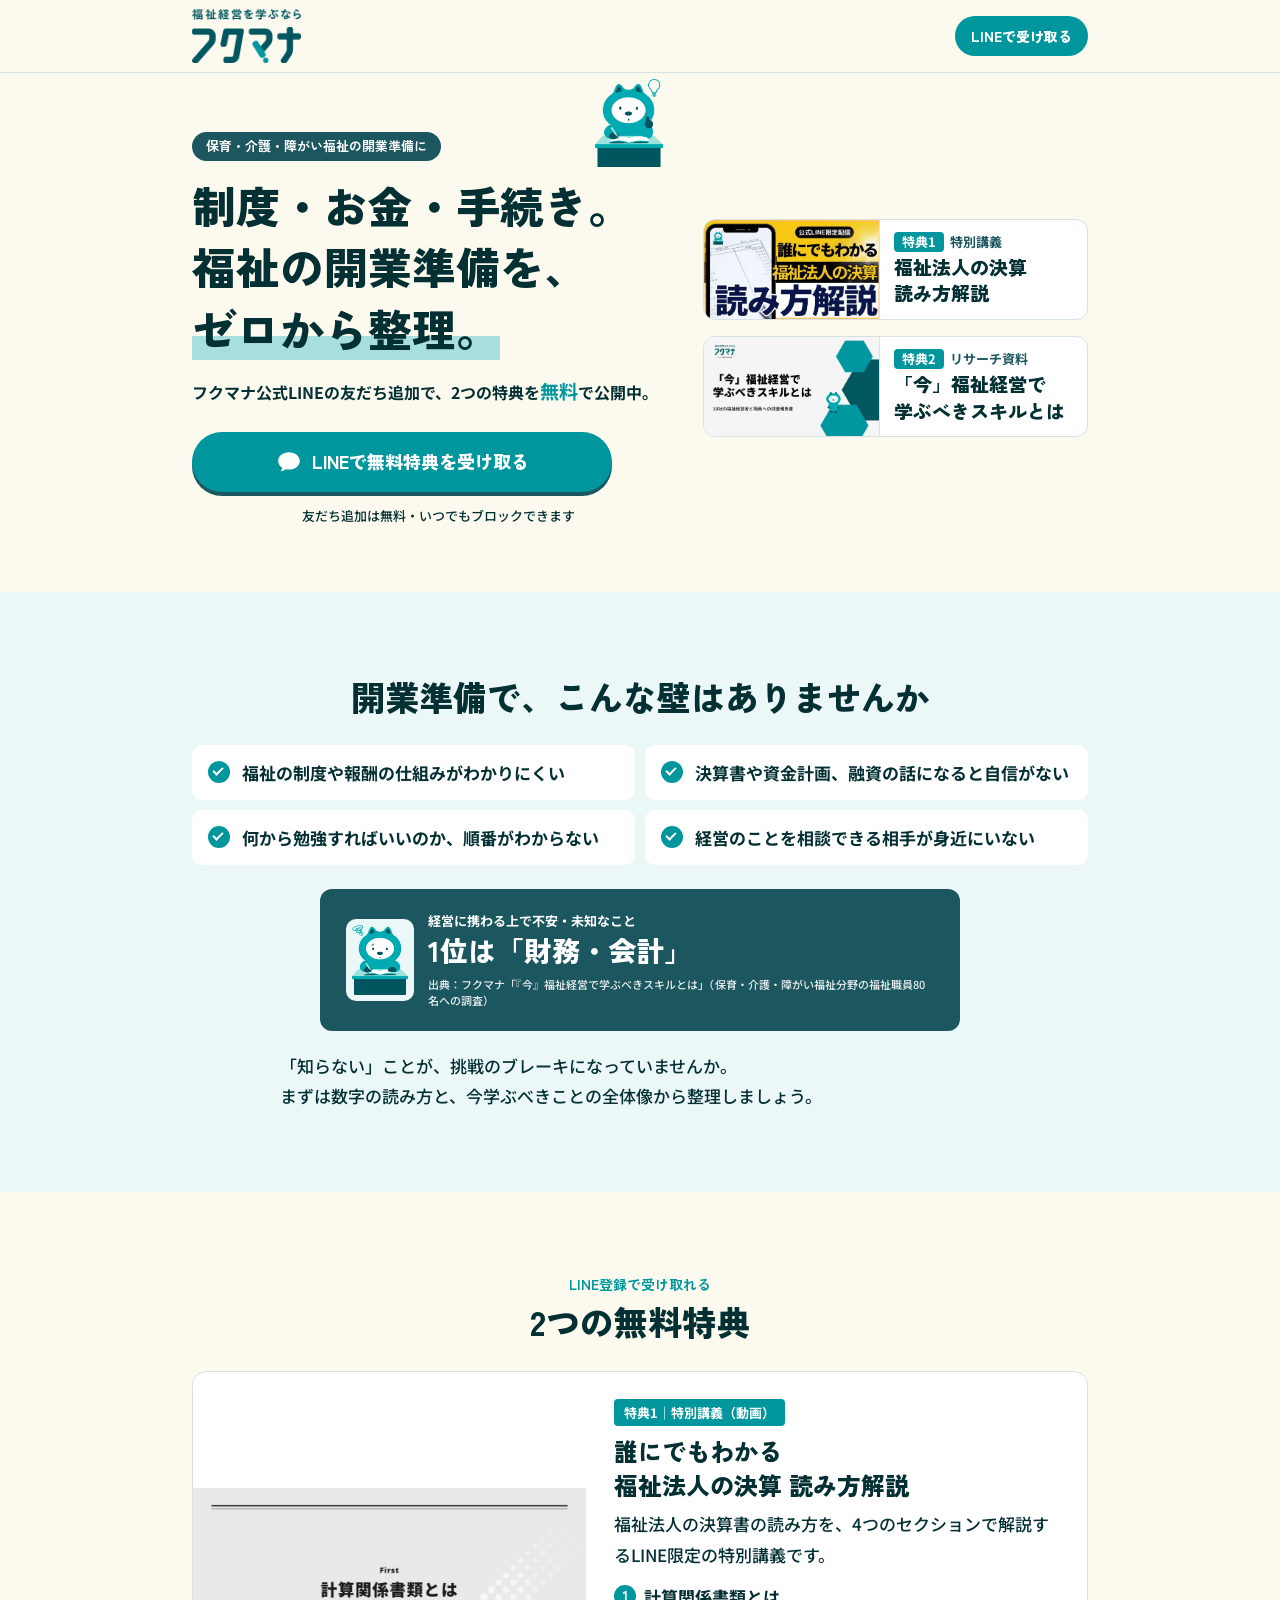
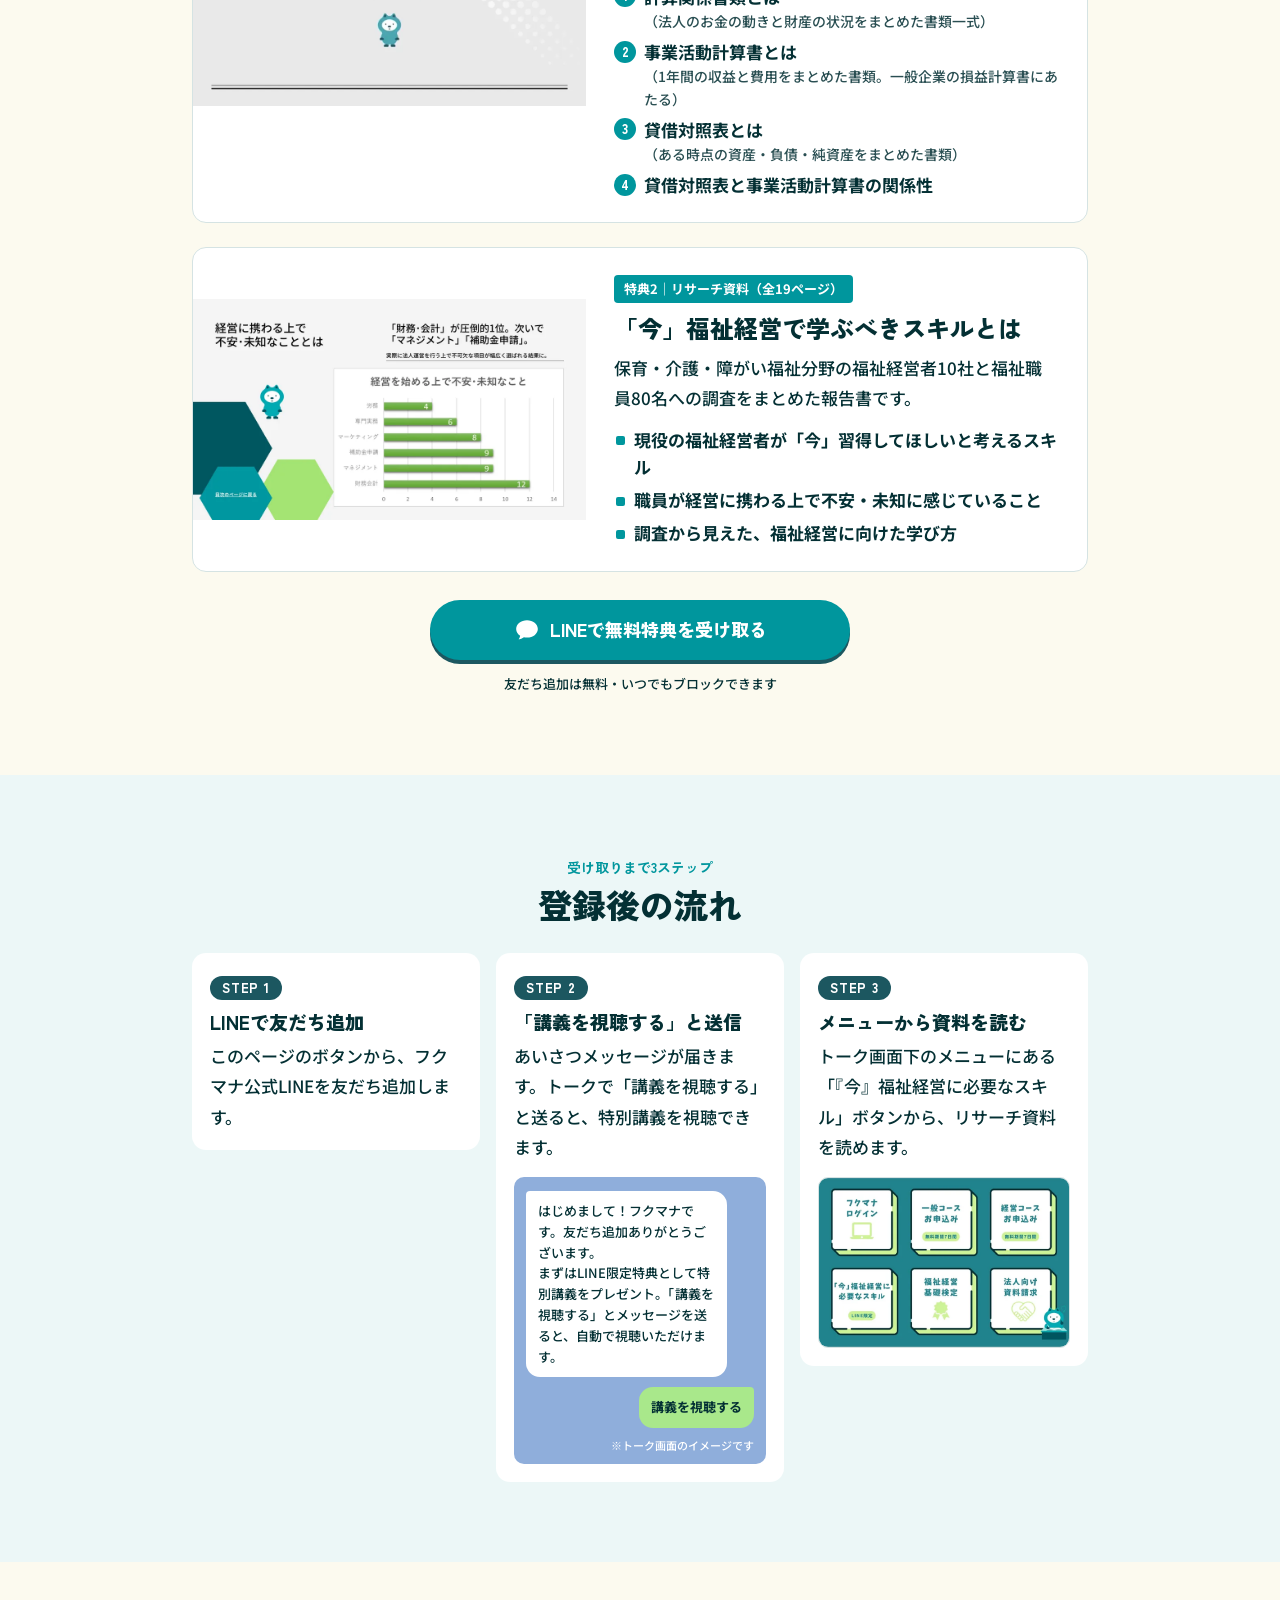
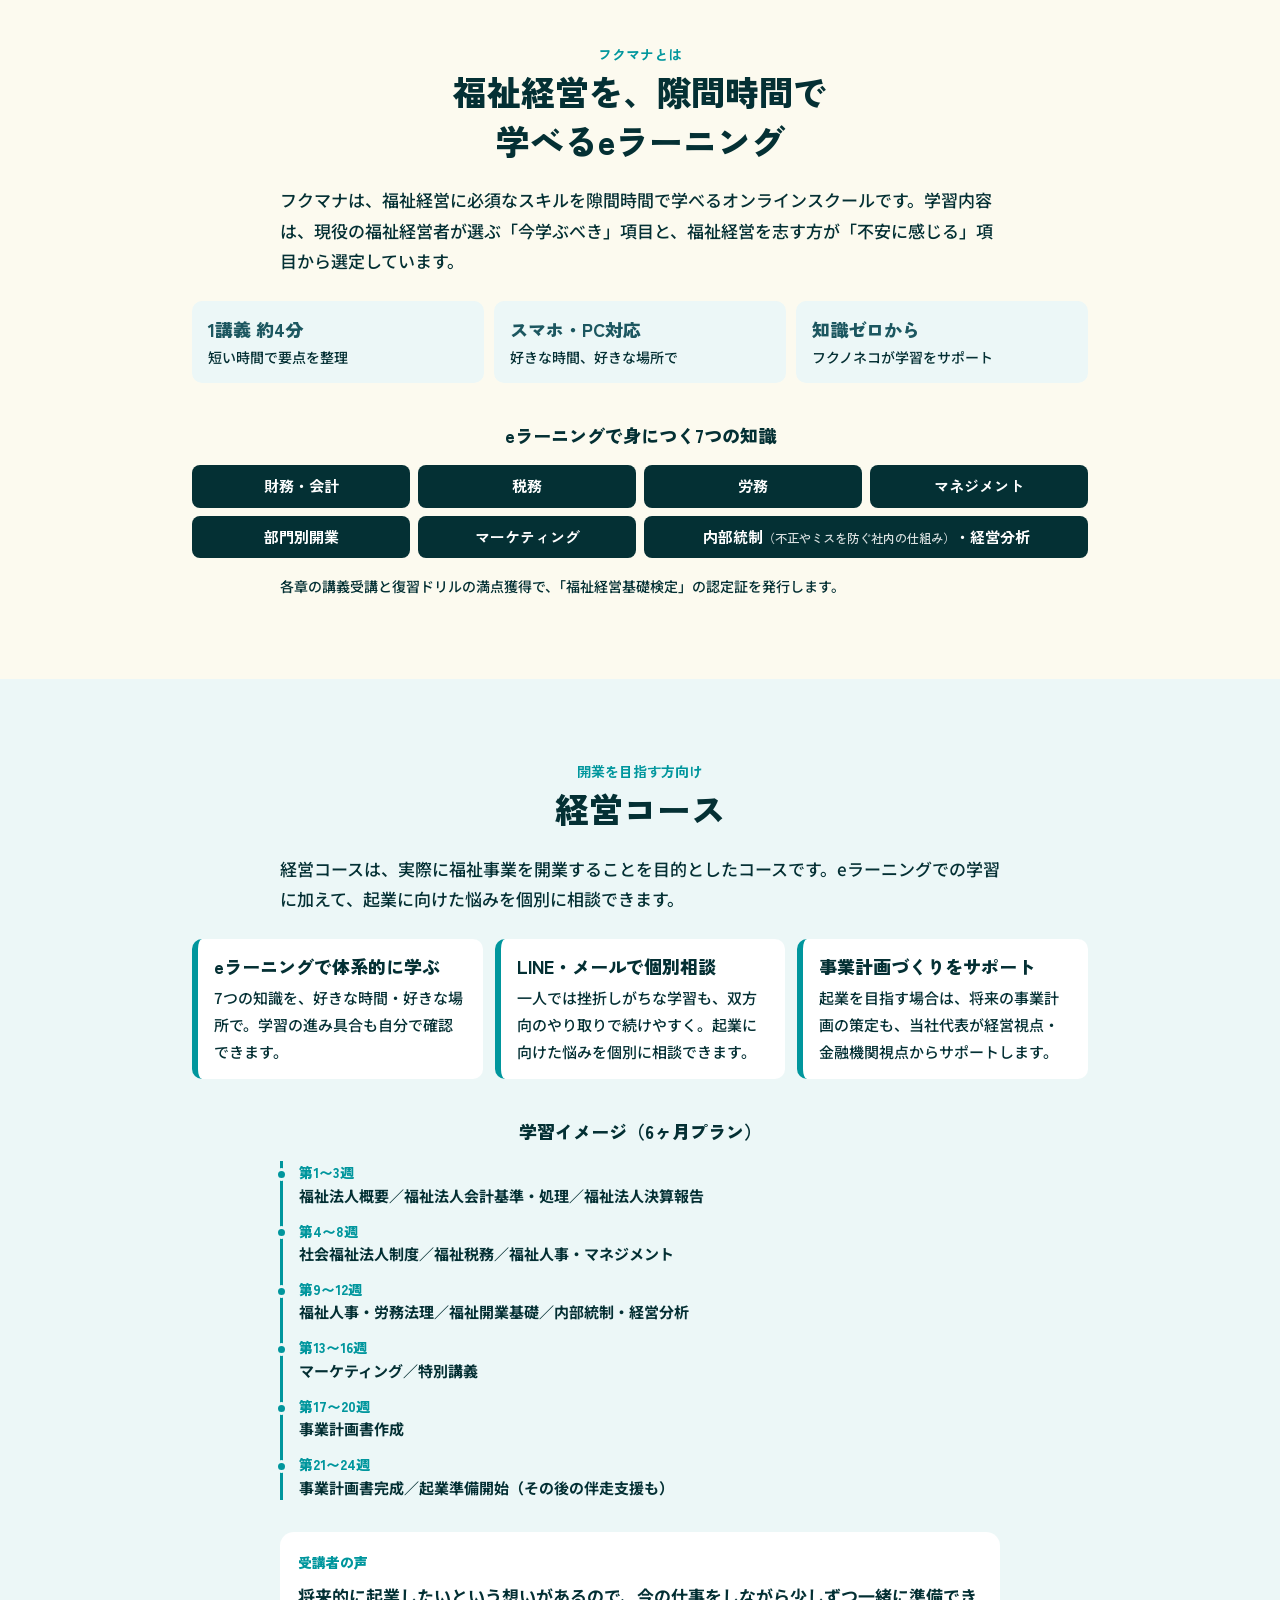
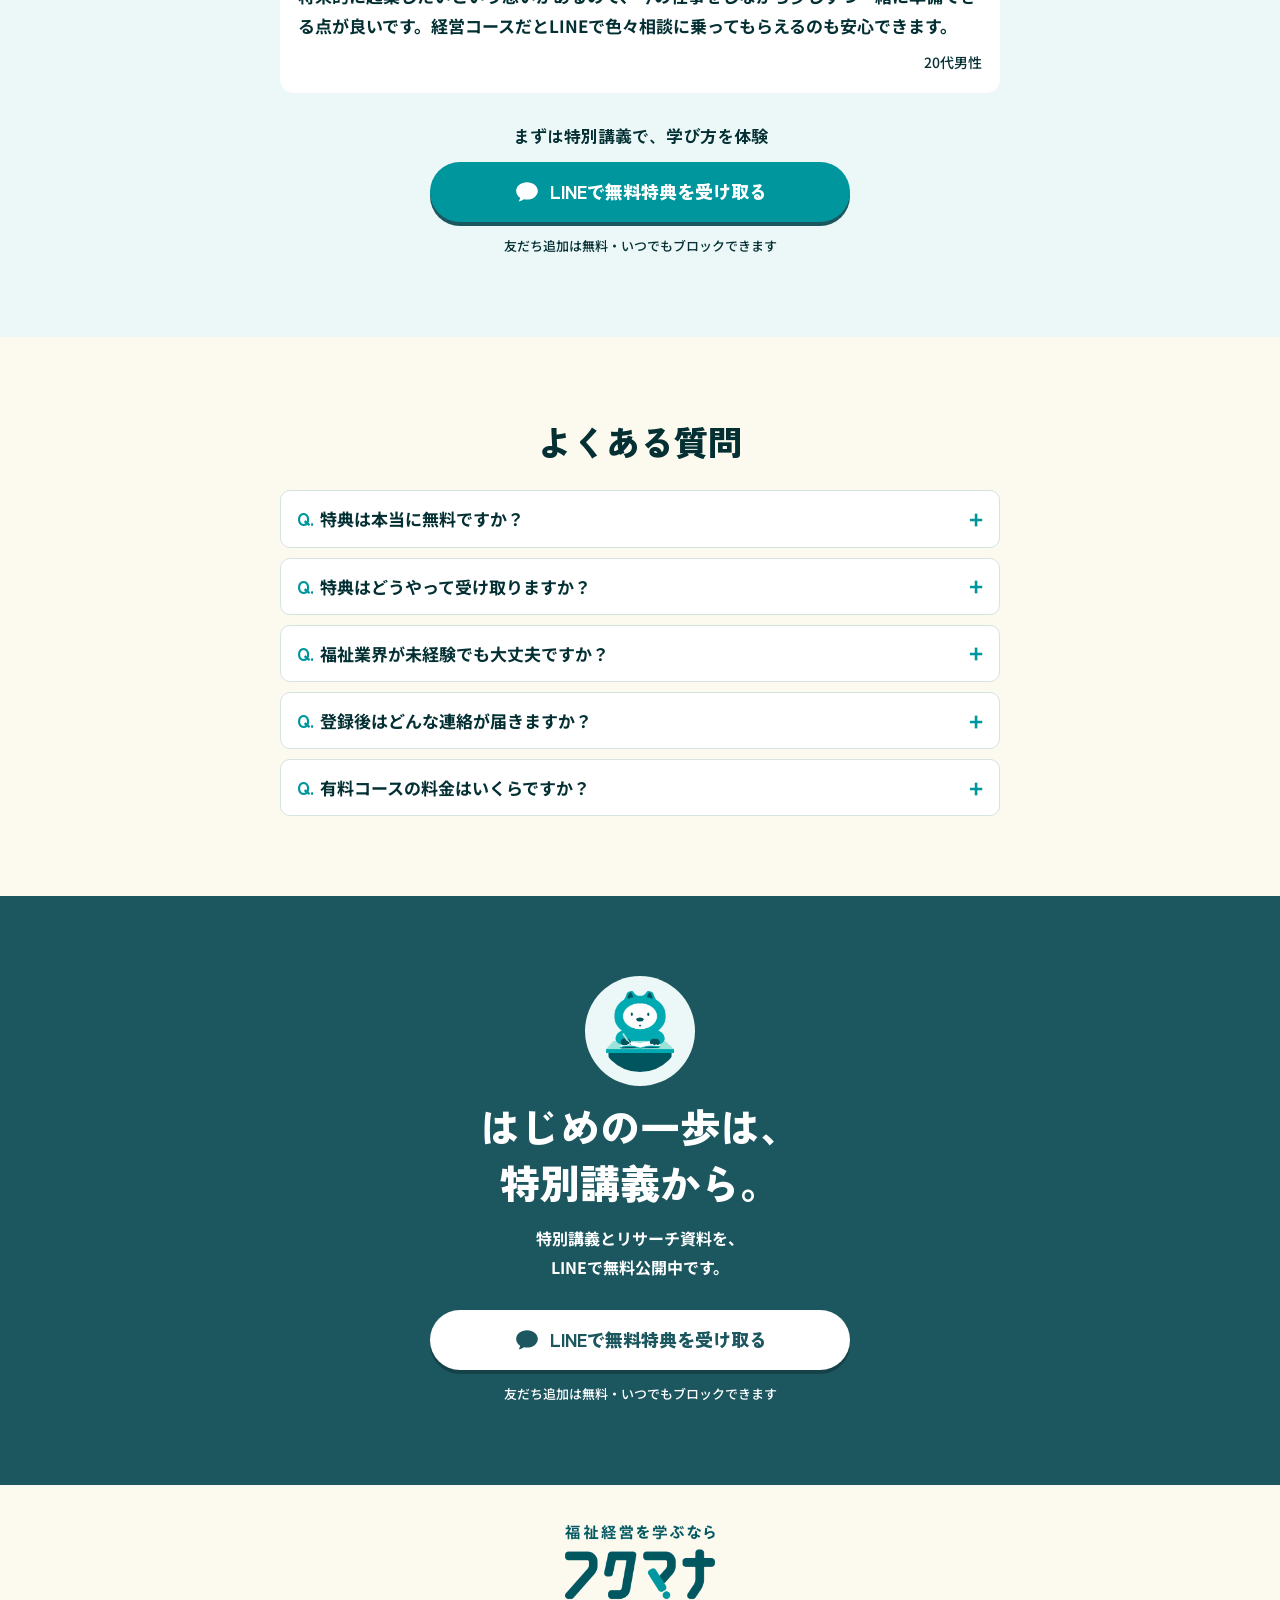
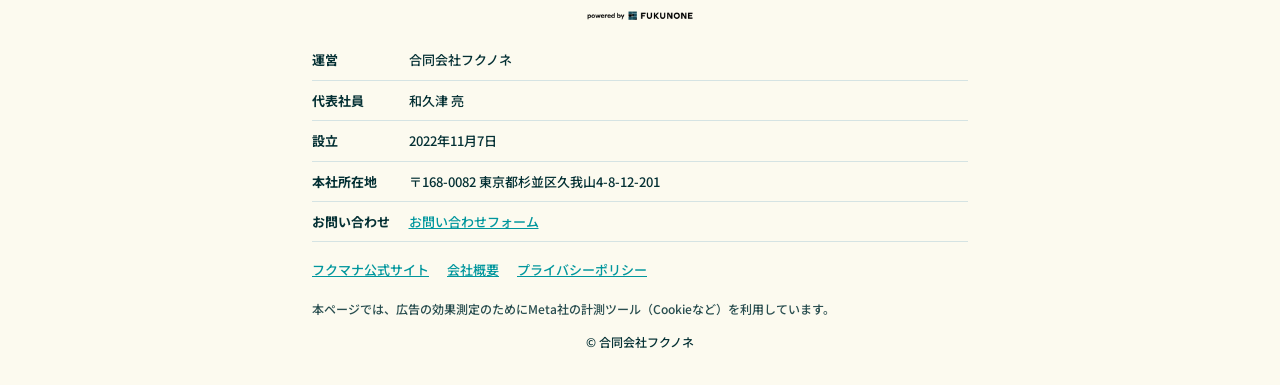
==== commit f36b372b: "ご指摘の反映：特典名を実物の表記に統一、広告とLPのデザイン修正 - 広告：サブコピーの「無料」の重複を解消（特別講義に変更）、C案の調査対象タグを削除 - LP：あいさつメッセージの画面を、設定用の" ====
--- a/lp/index.html
+++ b/lp/index.html
@@ -3,15 +3,15 @@
 <head>
 <meta charset="utf-8">
 <meta name="viewport" content="width=device-width, initial-scale=1">
-<title>福祉の開業準備を、ゼロから整理。無料講義と調査資料をLINEで公開中｜フクマナ</title>
-<meta name="description" content="保育・介護・障がい福祉の開業準備に。フクマナ公式LINEの友だち追加で、無料講義「福祉決算の読み方」とリサーチ資料「『今』福祉経営に必要なスキル」を受け取れます。">
+<title>福祉の開業準備を、ゼロから整理。特別講義と調査資料をLINEで公開中｜フクマナ</title>
+<meta name="description" content="保育・介護・障がい福祉の開業準備に。フクマナ公式LINEの友だち追加で、特別講義「誰にでもわかる 福祉法人の決算 読み方解説」とリサーチ資料「『今』福祉経営で学ぶべきスキルとは」を無料で受け取れます。">
 <link rel="canonical" href="https://lp.fukunone.org/">
 
 <!-- OGP（SNSでシェアされたときに出る画像と説明文） -->
 <meta property="og:type" content="website">
 <meta property="og:site_name" content="フクマナ">
 <meta property="og:title" content="福祉の開業準備を、ゼロから整理。｜フクマナ">
-<meta property="og:description" content="LINE登録で、無料講義「福祉決算の読み方」とリサーチ資料「『今』福祉経営に必要なスキル」を公開中。">
+<meta property="og:description" content="LINE登録で、特別講義「誰にでもわかる 福祉法人の決算 読み方解説」とリサーチ資料「『今』福祉経営で学ぶべきスキルとは」を無料公開中。">
 <meta property="og:url" content="https://lp.fukunone.org/">
 <meta property="og:image" content="https://lp.fukunone.org/assets/img/ogp.png">
 <meta property="og:image:width" content="1200">
@@ -86,13 +86,13 @@
     <ul class="fv__gifts">
       <li class="gift">
         <img src="assets/img/lecture-thumb.webp" width="960" height="540" alt="特別講義のサムネイル：誰にでもわかる 福祉法人の決算 読み方解説" fetchpriority="high">
-        <p class="gift__label"><span class="gift__num">特典1</span>無料講義</p>
-        <p class="gift__name">福祉決算の読み方</p>
+        <p class="gift__label"><span class="gift__num">特典1</span>特別講義</p>
+        <p class="gift__name">福祉法人の決算<br>読み方解説</p>
       </li>
       <li class="gift">
         <img src="assets/img/report-cover.webp" width="960" height="540" alt="リサーチ資料の表紙：「今」福祉経営で学ぶべきスキルとは">
         <p class="gift__label"><span class="gift__num">特典2</span>リサーチ資料</p>
-        <p class="gift__name">「今」福祉経営に<br>必要なスキル</p>
+        <p class="gift__name">「今」福祉経営で<br>学ぶべきスキルとは</p>
       </li>
     </ul>
 
@@ -111,7 +111,7 @@
   <div class="inner">
     <h2 class="sec__title">開業準備で、<br class="sp">こんな壁はありませんか</h2>
     <ul class="worries">
-      <li><span class="check" aria-hidden="true"></span>福祉の制度や、報酬の仕組みが複雑でつかみにくい</li>
+      <li><span class="check" aria-hidden="true"></span>福祉の制度や報酬の仕組みがわかりにくい</li>
       <li><span class="check" aria-hidden="true"></span>決算書や資金計画、融資の話になると自信がない</li>
       <li><span class="check" aria-hidden="true"></span>何から勉強すればいいのか、順番がわからない</li>
       <li><span class="check" aria-hidden="true"></span>経営のことを相談できる相手が身近にいない</li>
@@ -137,14 +137,15 @@
     <article class="card">
       <img class="card__img" src="assets/img/lecture-slide.webp" width="960" height="531" alt="講義画面：計算関係書類とは" loading="lazy">
       <div class="card__body">
-        <p class="card__tag">特典1｜無料講義（動画）</p>
-        <h3 class="card__title">福祉決算の読み方</h3>
-        <p>福祉法人の決算書を、はじめての方にもわかるように解説するLINE限定の特別講義です。</p>
-        <ul class="list">
-          <li>計算関係書類<small>（法人のお金の動きと財産の状況をまとめた書類一式）</small>とは何か</li>
-          <li>福祉法人の決算書を読むときの基本</li>
-          <li>フクノネコと一緒に、スマホで視聴できる</li>
-        </ul>
+        <p class="card__tag">特典1｜特別講義（動画）</p>
+        <h3 class="card__title">誰にでもわかる<br>福祉法人の決算 読み方解説</h3>
+        <p>福祉法人の決算書の読み方を、4つのセクションで解説するLINE限定の特別講義です。</p>
+        <ol class="list list--num">
+          <li>計算関係書類とは<small>（法人のお金の動きと財産の状況をまとめた書類一式）</small></li>
+          <li>事業活動計算書とは<small>（1年間の収益と費用をまとめた書類。一般企業の損益計算書にあたる）</small></li>
+          <li>貸借対照表とは<small>（ある時点の資産・負債・純資産をまとめた書類）</small></li>
+          <li>貸借対照表と事業活動計算書の関係性</li>
+        </ol>
       </div>
     </article>
 
@@ -152,7 +153,7 @@
       <img class="card__img" src="assets/img/report-chart.webp" width="960" height="540" alt="資料の一部：経営を始める上で不安・未知なこと" loading="lazy">
       <div class="card__body">
         <p class="card__tag">特典2｜リサーチ資料（全19ページ）</p>
-        <h3 class="card__title">「今」福祉経営に必要なスキル</h3>
+        <h3 class="card__title">「今」福祉経営で<br class="sp">学ぶべきスキルとは</h3>
         <p>保育・介護・障がい福祉分野の福祉経営者10社と福祉職員80名への調査をまとめた報告書です。</p>
         <ul class="list">
           <li>現役の福祉経営者が「今」習得してほしいと考えるスキル</li>
@@ -186,13 +187,17 @@
       <li class="step">
         <p class="step__num">STEP 2</p>
         <h3 class="step__title">「講義を視聴する」と送信</h3>
-        <p>あいさつメッセージが届きます。トークで「講義を視聴する」と送ると、無料講義を視聴できます。</p>
-        <img class="step__img" src="assets/img/line-greeting.webp" width="720" height="639" alt="LINEのあいさつメッセージの画面" loading="lazy">
+        <p>あいさつメッセージが届きます。トークで「講義を視聴する」と送ると、特別講義を視聴できます。</p>
+        <div class="chat" role="img" aria-label="LINEのトーク画面のイメージ">
+          <p class="chat__msg chat__msg--in">はじめまして！フクマナです。友だち追加ありがとうございます。<br>まずはLINE限定特典として特別講義をプレゼント。「講義を視聴する」とメッセージを送ると、自動で視聴いただけます。</p>
+          <p class="chat__msg chat__msg--out">講義を視聴する</p>
+          <p class="chat__note">※トーク画面のイメージです</p>
+        </div>
       </li>
       <li class="step">
         <p class="step__num">STEP 3</p>
         <h3 class="step__title">メニューから資料を読む</h3>
-        <p>トーク画面下のメニューにある「『今』福祉経営に必要なスキル」から、リサーチ資料を読めます。</p>
+        <p>トーク画面下のメニューにある「『今』福祉経営に必要なスキル」ボタンから、リサーチ資料を読めます。</p>
         <img class="step__img" src="assets/img/line-menu.webp" width="720" height="486" alt="LINEのメニュー画面" loading="lazy">
       </li>
     </ol>
@@ -265,7 +270,7 @@
     </figure>
 
     <div class="cta">
-      <p class="cta__lead">まずは無料講義で、学び方を体験</p>
+      <p class="cta__lead">まずは特別講義で、学び方を体験</p>
       <a class="btn btn--line js-line" href="https://lin.ee/SRA6yFh" data-pos="course" rel="noopener">
         <svg class="btn__icon" viewBox="0 0 24 24" aria-hidden="true"><path fill="currentColor" d="M12 3C6.48 3 2 6.58 2 11c0 2.5 1.43 4.73 3.67 6.2-.13.9-.55 2.3-1.42 3.3 0 0 2.9-.2 4.9-1.9.9.25 1.86.4 2.85.4 5.52 0 10-3.58 10-8s-4.48-8-10-8z"/></svg>
         LINEで無料特典を受け取る
@@ -282,11 +287,11 @@
     <div class="faq">
       <details>
         <summary>特典は本当に無料ですか？</summary>
-        <p>はい。LINEの友だち追加と、2つの特典（無料講義・リサーチ資料）の受け取りに料金はかかりません。</p>
+        <p>はい。LINEの友だち追加と、2つの特典（特別講義・リサーチ資料）の受け取りに料金はかかりません。</p>
       </details>
       <details>
         <summary>特典はどうやって受け取りますか？</summary>
-        <p>友だち追加後、トークで「講義を視聴する」と送ると無料講義を視聴できます。リサーチ資料は、トーク画面下のメニュー「『今』福祉経営に必要なスキル」から読めます。</p>
+        <p>友だち追加後、トークで「講義を視聴する」と送ると特別講義を視聴できます。リサーチ資料は、トーク画面下のメニューにある「『今』福祉経営に必要なスキル」ボタンから読めます。</p>
       </details>
       <details>
         <summary>福祉業界が未経験でも大丈夫ですか？</summary>
@@ -308,8 +313,8 @@
 <section class="sec final">
   <div class="inner">
     <img class="final__neko" src="assets/img/neko-desk-writing.webp" width="440" height="530" alt="" loading="lazy">
-    <h2 class="final__title">はじめの一歩は、<br>無料講義から。</h2>
-    <p class="final__text">無料講義「福祉決算の読み方」と、<br>リサーチ資料「『今』福祉経営に必要なスキル」を<br>LINEで公開中です。</p>
+    <h2 class="final__title">はじめの一歩は、<br>特別講義から。</h2>
+    <p class="final__text">特別講義とリサーチ資料を、<br>LINEで無料公開中です。</p>
     <div class="cta">
       <a class="btn btn--white js-line" href="https://lin.ee/SRA6yFh" data-pos="final" rel="noopener">
         <svg class="btn__icon" viewBox="0 0 24 24" aria-hidden="true"><path fill="currentColor" d="M12 3C6.48 3 2 6.58 2 11c0 2.5 1.43 4.73 3.67 6.2-.13.9-.55 2.3-1.42 3.3 0 0 2.9-.2 4.9-1.9.9.25 1.86.4 2.85.4 5.52 0 10-3.58 10-8s-4.48-8-10-8z"/></svg>
--- a/lp/assets/css/style.css
+++ b/lp/assets/css/style.css
@@ -111,12 +111,23 @@
 .list li { position: relative; padding-left: 20px; font-weight: 700; line-height: 1.6; }
 .list li::before { content: ""; position: absolute; left: 2px; top: .62em; width: 9px; height: 9px; border-radius: 2px; background: var(--green); }
 
+.list--num { counter-reset: n; }
+.list--num li { counter-increment: n; padding-left: 30px; }
+.list--num li::before { content: counter(n); top: .2em; left: 0; width: 22px; height: 22px; border-radius: 50%; color: var(--white); font-family: var(--font-head); font-weight: 900; font-size: 13px; line-height: 22px; text-align: center; }
+.list--num small { display: block; }
+
 /* ステップ */
 .steps { margin-top: 24px; display: grid; gap: 16px; }
 .step { background: var(--white); border-radius: 14px; padding: 18px; }
 .step__num { display: inline-block; padding: 0 12px; border-radius: 999px; background: var(--deep); color: var(--white); font-family: var(--font-head); font-weight: 900; font-size: 13px; letter-spacing: .06em; }
 .step__title { margin: 6px 0 4px; font-family: var(--font-head); font-weight: 900; font-size: 19px; line-height: 1.5; }
 .step__img { margin: 14px auto 0; width: 100%; max-width: 320px; border-radius: 10px; border: 1px solid var(--line); }
+
+.chat { margin: 14px auto 0; max-width: 320px; background: #8FAEDB; border-radius: 10px; padding: 14px 12px 10px; display: grid; gap: 10px; }
+.chat__msg { max-width: 88%; padding: 10px 12px; border-radius: 14px; font-size: 13px; line-height: 1.6; font-weight: 500; }
+.chat__msg--in { background: var(--white); justify-self: start; border-top-left-radius: 4px; }
+.chat__msg--out { background: #A9E88B; justify-self: end; border-top-right-radius: 4px; font-weight: 700; }
+.chat__note { font-size: 11px; color: var(--white); text-align: right; line-height: 1.4; }
 
 /* フクマナとは */
 .points { margin-top: 24px; display: grid; gap: 10px; }
@@ -155,7 +166,7 @@
 .final { background: var(--deep); color: var(--white); text-align: center; }
 .final__neko { width: 110px; margin: 0 auto 12px; background: var(--band); border-radius: 50%; padding: 14px; aspect-ratio: 1; object-fit: contain; }
 .final__title { font-family: var(--font-head); font-weight: 900; font-size: 30px; line-height: 1.4; }
-.final__text { margin-top: 14px; font-weight: 700; font-size: 14px; }
+.final__text { margin-top: 14px; font-weight: 700; font-size: 16px; }
 
 /* フッター */
 .footer { padding: 40px 0 32px; font-size: 13px; }
@@ -195,7 +206,7 @@
   .fv .cta { grid-column: 1; grid-row: 2; text-align: left; margin-top: 24px; }
   .fv .btn { margin: 0; }
   .fv .cta__note { padding-left: 110px; }
-  .fv__neko { top: -72px; bottom: auto; right: 0; width: 84px; }
+  .fv__neko { top: -50px; bottom: auto; right: 0; width: 68px; }
   .sec { padding: 80px 0; }
   .sec__title { font-size: 34px; }
   .sec__text { max-width: 720px; margin-left: auto; margin-right: auto; }
